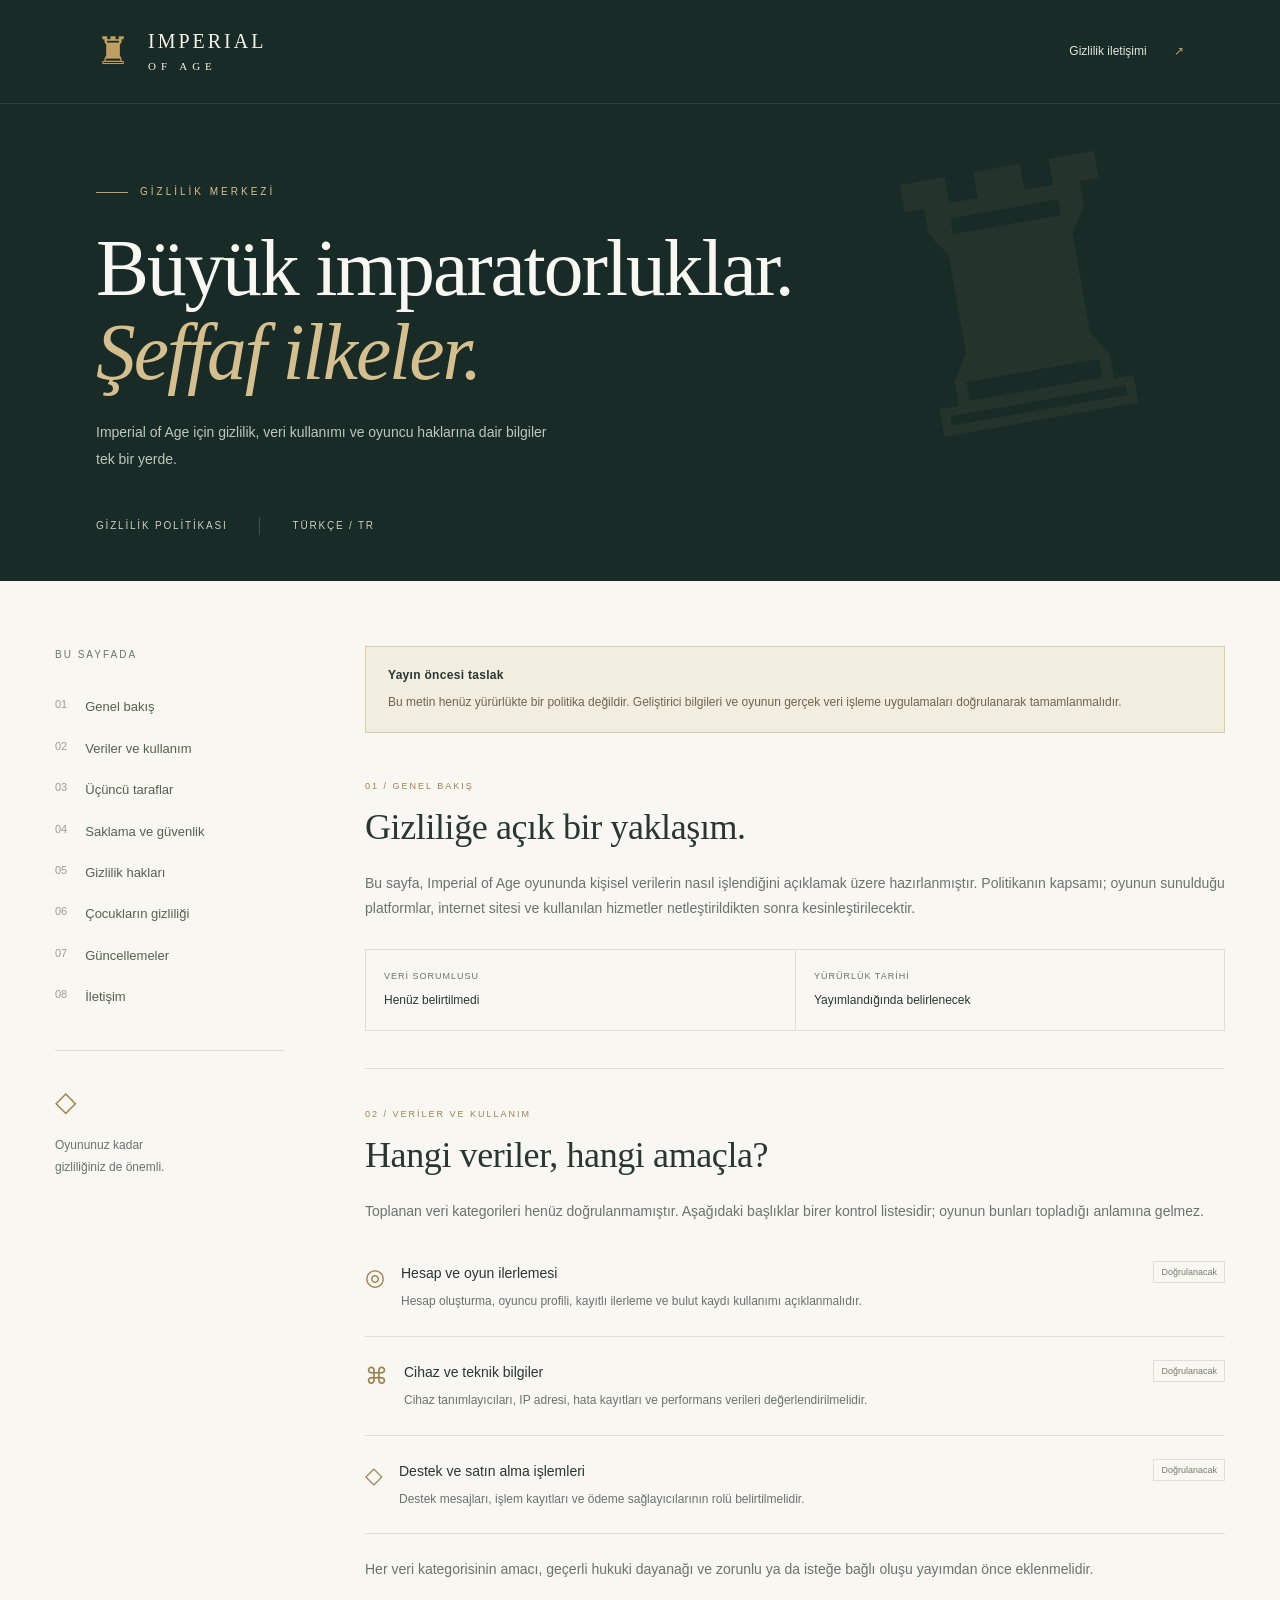
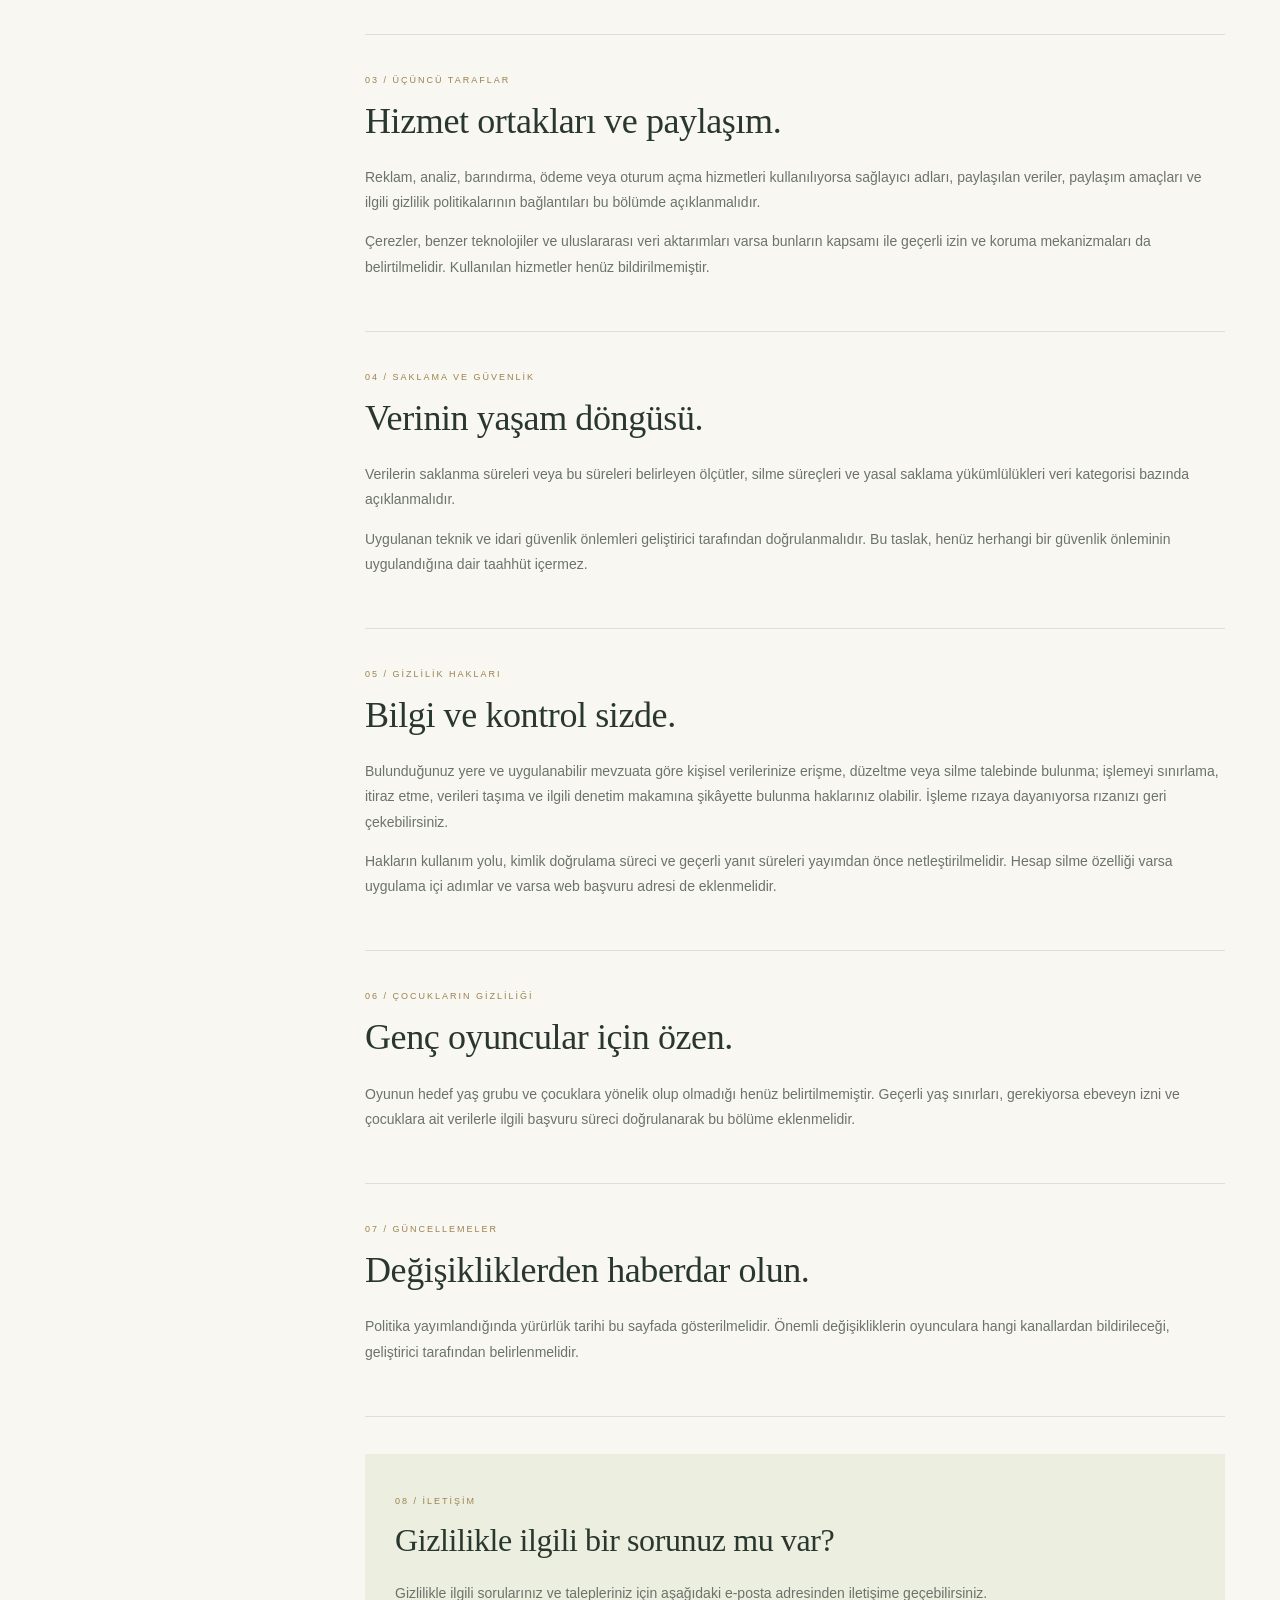
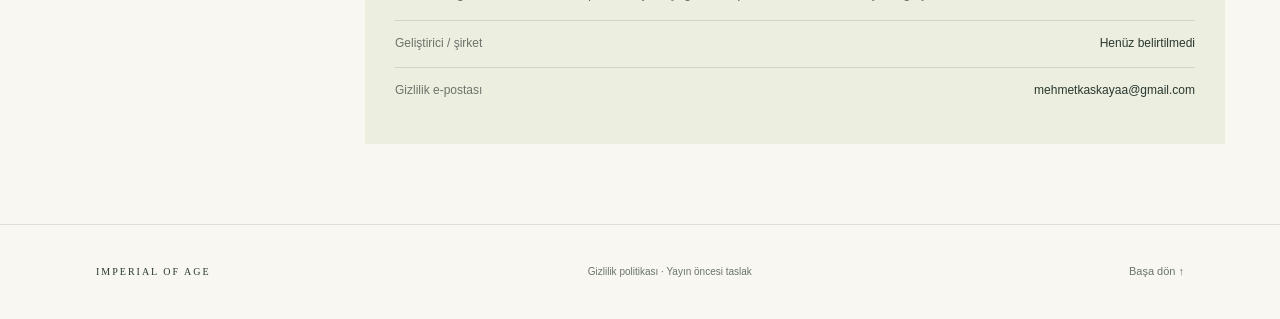
==== index.html @ 45dd3562 "Add Imperial of Age privacy policy website" ====
<!doctype html>
<html lang="tr">
<head>
<meta charset="utf-8">
<meta name="viewport" content="width=device-width, initial-scale=1">
<meta name="description" content="Imperial of Age gizlilik politikası taslağı. Veriler, güvenlik ve gizlilik hakları hakkında bilgi.">
<meta name="theme-color" content="#182b26">
<title>Gizlilik Politikası — Imperial of Age</title>
<link rel="stylesheet" href="styles.css">
</head>
<body>
<a class="skip" href="#icerik">İçeriğe geç</a>
<header class="header"><a class="brand" href="#"><span class="seal" aria-hidden="true">♜</span><span>IMPERIAL <small>OF AGE</small></span></a><a class="header-link" href="#iletisim">Gizlilik iletişimi <span aria-hidden="true">↗</span></a></header>
<main id="icerik">
<section class="hero"><div class="hero-inner"><p class="eyebrow"><span></span> GİZLİLİK MERKEZİ</p><h1>Büyük imparatorluklar.<br><em>Şeffaf ilkeler.</em></h1><p class="intro">Imperial of Age için gizlilik, veri kullanımı ve oyuncu haklarına dair bilgiler tek bir yerde.</p><div class="hero-meta"><span>Gizlilik politikası</span><span>Türkçe / TR</span></div></div><div class="hero-mark" aria-hidden="true">♜</div></section>
<div class="layout"><aside><p class="nav-label">BU SAYFADA</p><nav aria-label="Politika bölümleri"><a href="#genel">01 <span>Genel bakış</span></a><a href="#veriler">02 <span>Veriler ve kullanım</span></a><a href="#hizmetler">03 <span>Üçüncü taraflar</span></a><a href="#saklama">04 <span>Saklama ve güvenlik</span></a><a href="#haklar">05 <span>Gizlilik hakları</span></a><a href="#cocuklar">06 <span>Çocukların gizliliği</span></a><a href="#guncellemeler">07 <span>Güncellemeler</span></a><a href="#iletisim">08 <span>İletişim</span></a></nav><div class="aside-note"><span aria-hidden="true">◇</span><p>Oyununuz kadar<br>gizliliğiniz de önemli.</p></div></aside>
<article>
<div class="draft" role="note"><strong>Yayın öncesi taslak</strong><p>Bu metin henüz yürürlükte bir politika değildir. Geliştirici bilgileri ve oyunun gerçek veri işleme uygulamaları doğrulanarak tamamlanmalıdır.</p></div>
<section id="genel"><p class="section-no">01 / GENEL BAKIŞ</p><h2>Gizliliğe açık bir yaklaşım.</h2><p>Bu sayfa, Imperial of Age oyununda kişisel verilerin nasıl işlendiğini açıklamak üzere hazırlanmıştır. Politikanın kapsamı; oyunun sunulduğu platformlar, internet sitesi ve kullanılan hizmetler netleştirildikten sonra kesinleştirilecektir.</p><div class="info-grid"><div><span>VERİ SORUMLUSU</span><strong>Henüz belirtilmedi</strong></div><div><span>YÜRÜRLÜK TARİHİ</span><strong>Yayımlandığında belirlenecek</strong></div></div></section>
<section id="veriler"><p class="section-no">02 / VERİLER VE KULLANIM</p><h2>Hangi veriler, hangi amaçla?</h2><p>Toplanan veri kategorileri henüz doğrulanmamıştır. Aşağıdaki başlıklar birer kontrol listesidir; oyunun bunları topladığı anlamına gelmez.</p><div class="data-row"><span class="data-icon" aria-hidden="true">◎</span><div><h3>Hesap ve oyun ilerlemesi</h3><p>Hesap oluşturma, oyuncu profili, kayıtlı ilerleme ve bulut kaydı kullanımı açıklanmalıdır.</p></div><span class="tag">Doğrulanacak</span></div><div class="data-row"><span class="data-icon" aria-hidden="true">⌘</span><div><h3>Cihaz ve teknik bilgiler</h3><p>Cihaz tanımlayıcıları, IP adresi, hata kayıtları ve performans verileri değerlendirilmelidir.</p></div><span class="tag">Doğrulanacak</span></div><div class="data-row"><span class="data-icon" aria-hidden="true">◇</span><div><h3>Destek ve satın alma işlemleri</h3><p>Destek mesajları, işlem kayıtları ve ödeme sağlayıcılarının rolü belirtilmelidir.</p></div><span class="tag">Doğrulanacak</span></div><p>Her veri kategorisinin amacı, geçerli hukuki dayanağı ve zorunlu ya da isteğe bağlı oluşu yayımdan önce eklenmelidir.</p></section>
<section id="hizmetler"><p class="section-no">03 / ÜÇÜNCÜ TARAFLAR</p><h2>Hizmet ortakları ve paylaşım.</h2><p>Reklam, analiz, barındırma, ödeme veya oturum açma hizmetleri kullanılıyorsa sağlayıcı adları, paylaşılan veriler, paylaşım amaçları ve ilgili gizlilik politikalarının bağlantıları bu bölümde açıklanmalıdır.</p><p>Çerezler, benzer teknolojiler ve uluslararası veri aktarımları varsa bunların kapsamı ile geçerli izin ve koruma mekanizmaları da belirtilmelidir. Kullanılan hizmetler henüz bildirilmemiştir.</p></section>
<section id="saklama"><p class="section-no">04 / SAKLAMA VE GÜVENLİK</p><h2>Verinin yaşam döngüsü.</h2><p>Verilerin saklanma süreleri veya bu süreleri belirleyen ölçütler, silme süreçleri ve yasal saklama yükümlülükleri veri kategorisi bazında açıklanmalıdır.</p><p>Uygulanan teknik ve idari güvenlik önlemleri geliştirici tarafından doğrulanmalıdır. Bu taslak, henüz herhangi bir güvenlik önleminin uygulandığına dair taahhüt içermez.</p></section>
<section id="haklar"><p class="section-no">05 / GİZLİLİK HAKLARI</p><h2>Bilgi ve kontrol sizde.</h2><p>Bulunduğunuz yere ve uygulanabilir mevzuata göre kişisel verilerinize erişme, düzeltme veya silme talebinde bulunma; işlemeyi sınırlama, itiraz etme, verileri taşıma ve ilgili denetim makamına şikâyette bulunma haklarınız olabilir. İşleme rızaya dayanıyorsa rızanızı geri çekebilirsiniz.</p><p>Hakların kullanım yolu, kimlik doğrulama süreci ve geçerli yanıt süreleri yayımdan önce netleştirilmelidir. Hesap silme özelliği varsa uygulama içi adımlar ve varsa web başvuru adresi de eklenmelidir.</p></section>
<section id="cocuklar"><p class="section-no">06 / ÇOCUKLARIN GİZLİLİĞİ</p><h2>Genç oyuncular için özen.</h2><p>Oyunun hedef yaş grubu ve çocuklara yönelik olup olmadığı henüz belirtilmemiştir. Geçerli yaş sınırları, gerekiyorsa ebeveyn izni ve çocuklara ait verilerle ilgili başvuru süreci doğrulanarak bu bölüme eklenmelidir.</p></section>
<section id="guncellemeler"><p class="section-no">07 / GÜNCELLEMELER</p><h2>Değişikliklerden haberdar olun.</h2><p>Politika yayımlandığında yürürlük tarihi bu sayfada gösterilmelidir. Önemli değişikliklerin oyunculara hangi kanallardan bildirileceği, geliştirici tarafından belirlenmelidir.</p></section>
<section id="iletisim" class="contact"><p class="section-no">08 / İLETİŞİM</p><h2>Gizlilikle ilgili bir sorunuz mu var?</h2><p>Gizlilikle ilgili sorularınız ve talepleriniz için aşağıdaki e-posta adresinden iletişime geçebilirsiniz.</p><div class="contact-detail"><span>Geliştirici / şirket</span><strong>Henüz belirtilmedi</strong></div><div class="contact-detail"><span>Gizlilik e-postası</span><strong><a href="mailto:mehmetkaskayaa@gmail.com">mehmetkaskayaa@gmail.com</a></strong></div></section>
</article></div>
</main><footer><a class="footer-brand" href="#">IMPERIAL OF AGE</a><p>Gizlilik politikası · Yayın öncesi taslak</p><a href="#">Başa dön ↑</a></footer>
</body></html>
---- styles.css ----
:root{--green:#182b26;--paper:#f8f7f2;--ink:#29372f;--muted:#6b736b;--gold:#bf9f62;--line:#dedfd5}*{box-sizing:border-box}html{scroll-behavior:smooth;scroll-padding-top:30px}body{margin:0;background:var(--paper);color:var(--ink);font-family:'DM Sans',Arial,sans-serif;font-size:15px;line-height:1.8}a{color:inherit;text-decoration:none}a:focus-visible{outline:2px solid var(--gold);outline-offset:6px}.skip{position:absolute;top:-100px;background:white;padding:10px;z-index:10}.skip:focus{top:10px}.header{height:104px;background:var(--green);color:#f6f3e8;display:flex;justify-content:space-between;align-items:center;padding:0 7.5%;border-bottom:1px solid #ffffff18}.brand{display:flex;gap:15px;align-items:center;line-height:1.2;letter-spacing:3px;font-family:Georgia,serif;font-size:20px}.brand small{display:block;font-size:11px;letter-spacing:5px;margin-top:7px}.seal{font-size:38px;color:var(--gold)}.header-link{font-size:12px;color:#e0e5dc}.header-link span{margin-left:24px;color:var(--gold)}.hero{background:var(--green);color:var(--paper);position:relative;overflow:hidden;padding:69px 7.5% 46px}.hero-inner{max-width:850px;position:relative;z-index:1}.eyebrow{letter-spacing:3px;font-size:10px;color:#d6c18f;display:flex;align-items:center;gap:12px}.eyebrow span{height:1px;width:32px;background:var(--gold)}h1{font-family:'Libre Caslon Display',Georgia,serif;font-weight:400;font-size:clamp(48px,6.2vw,85px);line-height:1.06;letter-spacing:-2px;margin:25px 0}h1 em{font-weight:400;color:#d6bf8e}.intro{color:#bdc8bd;max-width:470px;font-size:14px;line-height:1.9}.hero-meta{display:flex;gap:32px;margin-top:45px;font-size:10px;text-transform:uppercase;letter-spacing:1.8px;color:#cbd1c5}.hero-meta span+span{border-left:1px solid #ffffff30;padding-left:32px}.hero-mark{position:absolute;font-family:Georgia,serif;right:8%;top:5%;font-size:350px;line-height:1;color:#c8ad7210;transform:rotate(-10deg)}.layout{max-width:1260px;padding:65px 45px 80px;margin:auto;display:grid;grid-template-columns:230px minmax(0,1fr);gap:80px}aside{align-self:start;position:sticky;top:35px}.nav-label{font-size:10px;letter-spacing:2px;color:var(--muted);margin:0 0 22px}nav a{display:flex;gap:18px;font-size:11px;color:#999e91;padding:9px 0}nav a span{font-size:13px;color:#566052}nav a:hover span{color:#9a783c}.aside-note{border-top:1px solid var(--line);margin-top:32px;padding-top:26px;font-size:12px;color:var(--muted)}.aside-note>span{color:#9e834d;font-size:28px}.aside-note p{margin-top:8px}.draft{border:1px solid #d8cda9;background:#f1eddf;padding:18px 22px;margin-bottom:45px;font-size:12px}.draft strong{font-size:12px;letter-spacing:.3px}.draft p{margin:5px 0 0;color:#6e6550}article>section{padding-bottom:37px;margin-bottom:37px;border-bottom:1px solid var(--line);scroll-margin-top:30px}.section-no{font-size:9px;letter-spacing:2px;color:#9b814d;margin-bottom:12px}h2{font-family:'Libre Caslon Display',Georgia,serif;font-size:36px;font-weight:400;line-height:1.2;margin:0 0 22px;letter-spacing:-.4px}article section>p:not(.section-no){color:var(--muted);font-size:14px}.info-grid{display:grid;grid-template-columns:1fr 1fr;border:1px solid var(--line);margin-top:28px}.info-grid>div{padding:18px}.info-grid>div+div{border-left:1px solid var(--line)}.info-grid span{display:block;font-size:9px;letter-spacing:1px;color:var(--muted)}.info-grid strong{font-weight:500;font-size:12px}.data-row{display:flex;gap:16px;align-items:start;padding:23px 0;border-bottom:1px solid var(--line)}.data-row:last-of-type{margin-bottom:23px}.data-icon{font-size:23px;color:#9b814d;line-height:1.4}.data-row h3{font-weight:500;font-size:14px;margin:0 0 5px}.data-row p{font-size:12px;color:var(--muted);margin:0}.tag{font-size:9px;white-space:nowrap;border:1px solid var(--line);padding:2px 7px;color:#777c6c;margin-left:auto}.contact{background:#eceedf;padding:30px!important;border:0!important;margin-bottom:0!important}.contact h2{font-size:32px}.contact-detail{display:flex;justify-content:space-between;border-top:1px solid #d2d6c5;padding:12px 0;font-size:12px;gap:20px}.contact-detail span{color:var(--muted)}.contact-detail strong{font-weight:500}footer{border-top:1px solid var(--line);padding:28px 7.5%;display:flex;align-items:center;justify-content:space-between;gap:20px;font-size:10px;color:var(--muted)}.footer-brand{letter-spacing:2px;color:var(--ink);font-family:Georgia,serif}footer>a:last-child{font-size:11px}@media(min-width:1600px){.header,.hero{padding-left:calc((100vw - 1260px)/2)}}@media(max-width:850px){.layout{grid-template-columns:170px 1fr;gap:32px;padding:40px 24px}.tag{display:none}.hero-mark{right:-70px}.info-grid{grid-template-columns:1fr}.info-grid>div+div{border-left:0;border-top:1px solid var(--line)}}@media(max-width:600px){.header{height:85px;padding:0 24px}.brand{font-size:15px;letter-spacing:2px}.brand small{font-size:9px}.header-link{font-size:10px}.header-link span{margin-left:5px}.hero{padding:43px 24px 30px}h1{letter-spacing:-1px}.hero-mark{top:80px;font-size:240px}.hero-meta{font-size:8px;gap:16px}.hero-meta span+span{padding-left:16px}.layout{display:block;padding:30px 24px 45px}aside{position:static;margin-bottom:32px}.nav-label{margin-bottom:10px}nav{display:flex;gap:8px 18px;flex-wrap:wrap}nav a{gap:6px;padding:2px 0}nav a span{font-size:11px}.aside-note{display:none}h2{font-size:31px}.draft{margin-bottom:32px}.contact{padding:23px!important}.contact-detail{display:block}.contact-detail strong{display:block}footer{flex-wrap:wrap;padding:24px}footer p{order:3;width:100%;margin:0}article>section{padding-bottom:25px;margin-bottom:27px}}@media(prefers-reduced-motion:reduce){html{scroll-behavior:auto}}@media print{.header,.hero,aside,footer{display:none}.layout{display:block;padding:0}body{background:white}.draft{border:1px solid}.contact{background:white}article>section{break-inside:avoid}}
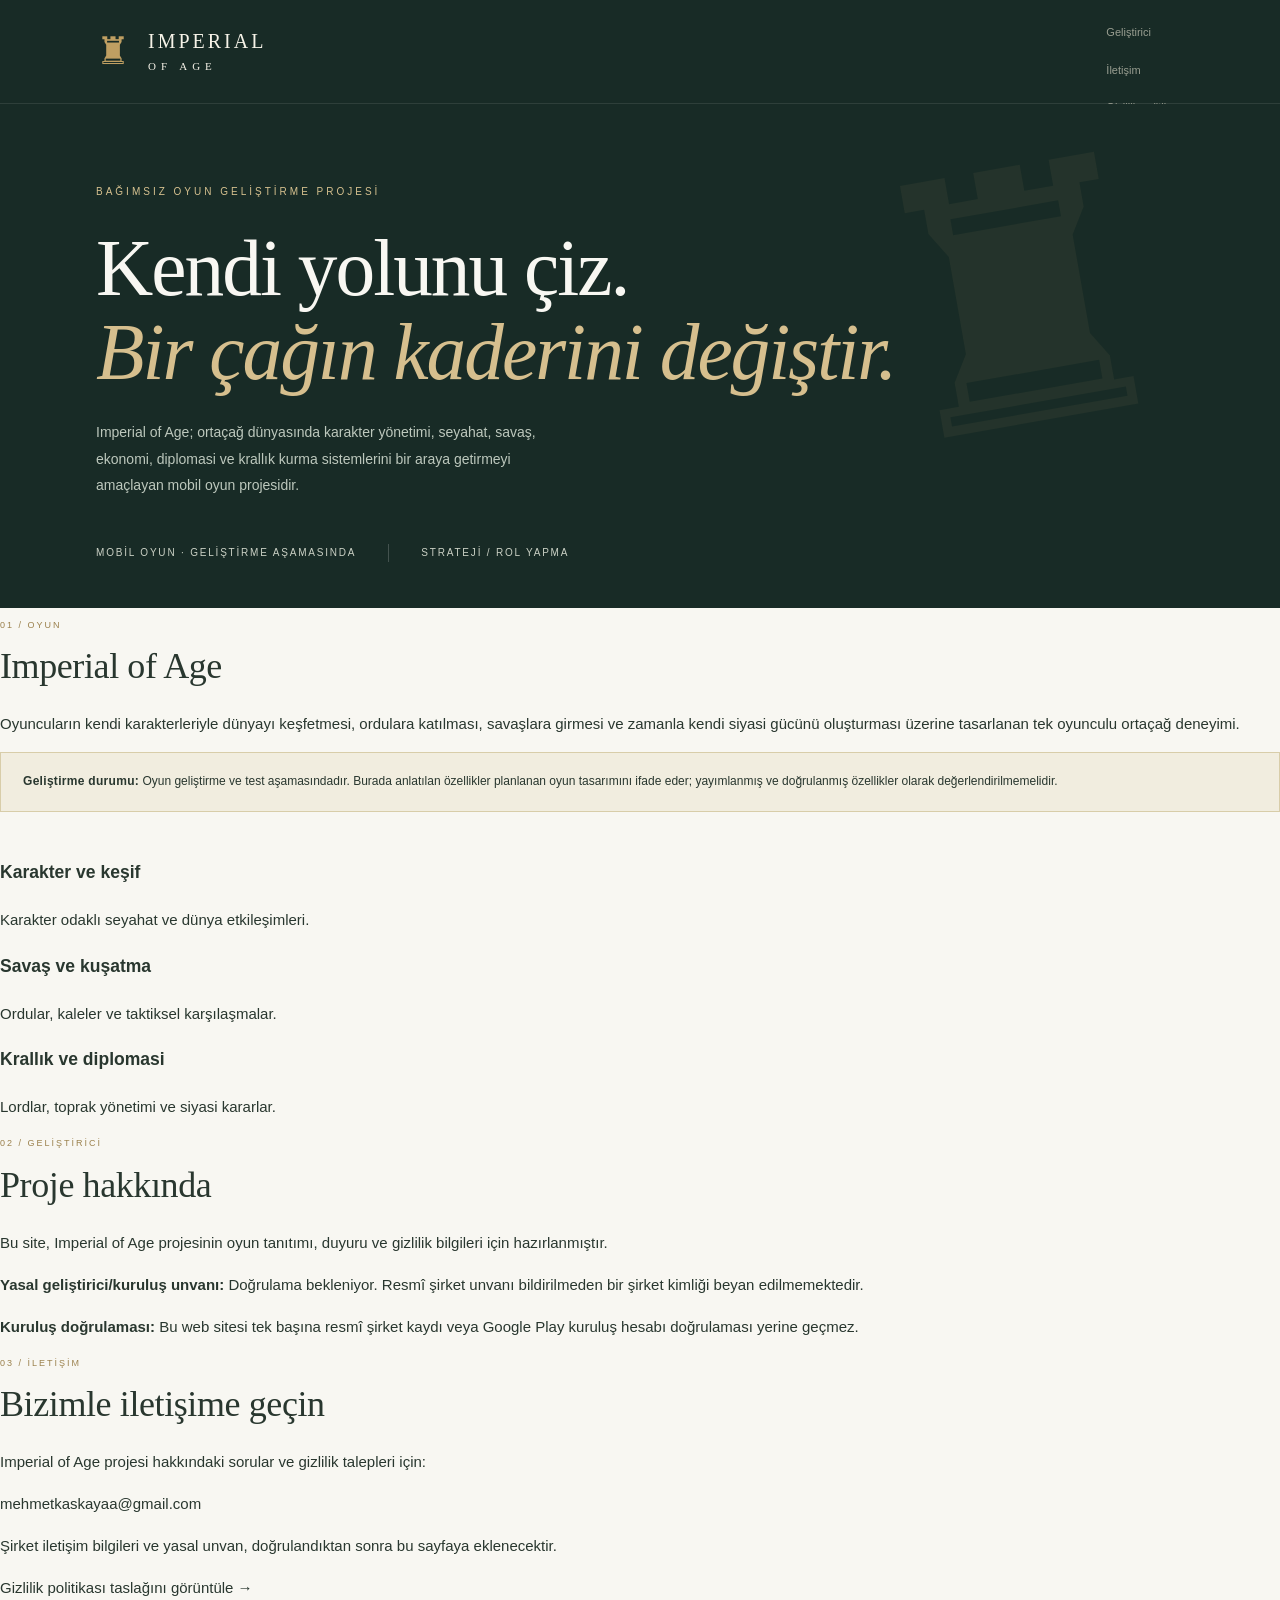
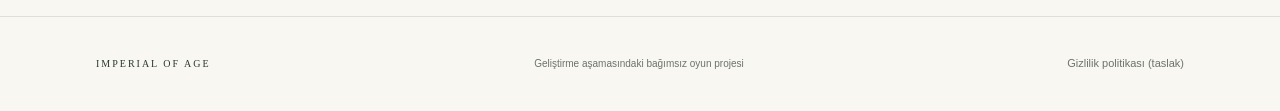
==== commit 49005b55: "Create transparent developer homepage for Imperial of Age" ====
--- a/index.html
+++ b/index.html
@@ -1,29 +1,11 @@
 <!doctype html>
-<html lang="tr">
-<head>
-<meta charset="utf-8">
-<meta name="viewport" content="width=device-width, initial-scale=1">
-<meta name="description" content="Imperial of Age gizlilik politikası taslağı. Veriler, güvenlik ve gizlilik hakları hakkında bilgi.">
-<meta name="theme-color" content="#182b26">
-<title>Gizlilik Politikası — Imperial of Age</title>
-<link rel="stylesheet" href="styles.css">
-</head>
-<body>
-<a class="skip" href="#icerik">İçeriğe geç</a>
-<header class="header"><a class="brand" href="#"><span class="seal" aria-hidden="true">♜</span><span>IMPERIAL <small>OF AGE</small></span></a><a class="header-link" href="#iletisim">Gizlilik iletişimi <span aria-hidden="true">↗</span></a></header>
-<main id="icerik">
-<section class="hero"><div class="hero-inner"><p class="eyebrow"><span></span> GİZLİLİK MERKEZİ</p><h1>Büyük imparatorluklar.<br><em>Şeffaf ilkeler.</em></h1><p class="intro">Imperial of Age için gizlilik, veri kullanımı ve oyuncu haklarına dair bilgiler tek bir yerde.</p><div class="hero-meta"><span>Gizlilik politikası</span><span>Türkçe / TR</span></div></div><div class="hero-mark" aria-hidden="true">♜</div></section>
-<div class="layout"><aside><p class="nav-label">BU SAYFADA</p><nav aria-label="Politika bölümleri"><a href="#genel">01 <span>Genel bakış</span></a><a href="#veriler">02 <span>Veriler ve kullanım</span></a><a href="#hizmetler">03 <span>Üçüncü taraflar</span></a><a href="#saklama">04 <span>Saklama ve güvenlik</span></a><a href="#haklar">05 <span>Gizlilik hakları</span></a><a href="#cocuklar">06 <span>Çocukların gizliliği</span></a><a href="#guncellemeler">07 <span>Güncellemeler</span></a><a href="#iletisim">08 <span>İletişim</span></a></nav><div class="aside-note"><span aria-hidden="true">◇</span><p>Oyununuz kadar<br>gizliliğiniz de önemli.</p></div></aside>
-<article>
-<div class="draft" role="note"><strong>Yayın öncesi taslak</strong><p>Bu metin henüz yürürlükte bir politika değildir. Geliştirici bilgileri ve oyunun gerçek veri işleme uygulamaları doğrulanarak tamamlanmalıdır.</p></div>
-<section id="genel"><p class="section-no">01 / GENEL BAKIŞ</p><h2>Gizliliğe açık bir yaklaşım.</h2><p>Bu sayfa, Imperial of Age oyununda kişisel verilerin nasıl işlendiğini açıklamak üzere hazırlanmıştır. Politikanın kapsamı; oyunun sunulduğu platformlar, internet sitesi ve kullanılan hizmetler netleştirildikten sonra kesinleştirilecektir.</p><div class="info-grid"><div><span>VERİ SORUMLUSU</span><strong>Henüz belirtilmedi</strong></div><div><span>YÜRÜRLÜK TARİHİ</span><strong>Yayımlandığında belirlenecek</strong></div></div></section>
-<section id="veriler"><p class="section-no">02 / VERİLER VE KULLANIM</p><h2>Hangi veriler, hangi amaçla?</h2><p>Toplanan veri kategorileri henüz doğrulanmamıştır. Aşağıdaki başlıklar birer kontrol listesidir; oyunun bunları topladığı anlamına gelmez.</p><div class="data-row"><span class="data-icon" aria-hidden="true">◎</span><div><h3>Hesap ve oyun ilerlemesi</h3><p>Hesap oluşturma, oyuncu profili, kayıtlı ilerleme ve bulut kaydı kullanımı açıklanmalıdır.</p></div><span class="tag">Doğrulanacak</span></div><div class="data-row"><span class="data-icon" aria-hidden="true">⌘</span><div><h3>Cihaz ve teknik bilgiler</h3><p>Cihaz tanımlayıcıları, IP adresi, hata kayıtları ve performans verileri değerlendirilmelidir.</p></div><span class="tag">Doğrulanacak</span></div><div class="data-row"><span class="data-icon" aria-hidden="true">◇</span><div><h3>Destek ve satın alma işlemleri</h3><p>Destek mesajları, işlem kayıtları ve ödeme sağlayıcılarının rolü belirtilmelidir.</p></div><span class="tag">Doğrulanacak</span></div><p>Her veri kategorisinin amacı, geçerli hukuki dayanağı ve zorunlu ya da isteğe bağlı oluşu yayımdan önce eklenmelidir.</p></section>
-<section id="hizmetler"><p class="section-no">03 / ÜÇÜNCÜ TARAFLAR</p><h2>Hizmet ortakları ve paylaşım.</h2><p>Reklam, analiz, barındırma, ödeme veya oturum açma hizmetleri kullanılıyorsa sağlayıcı adları, paylaşılan veriler, paylaşım amaçları ve ilgili gizlilik politikalarının bağlantıları bu bölümde açıklanmalıdır.</p><p>Çerezler, benzer teknolojiler ve uluslararası veri aktarımları varsa bunların kapsamı ile geçerli izin ve koruma mekanizmaları da belirtilmelidir. Kullanılan hizmetler henüz bildirilmemiştir.</p></section>
-<section id="saklama"><p class="section-no">04 / SAKLAMA VE GÜVENLİK</p><h2>Verinin yaşam döngüsü.</h2><p>Verilerin saklanma süreleri veya bu süreleri belirleyen ölçütler, silme süreçleri ve yasal saklama yükümlülükleri veri kategorisi bazında açıklanmalıdır.</p><p>Uygulanan teknik ve idari güvenlik önlemleri geliştirici tarafından doğrulanmalıdır. Bu taslak, henüz herhangi bir güvenlik önleminin uygulandığına dair taahhüt içermez.</p></section>
-<section id="haklar"><p class="section-no">05 / GİZLİLİK HAKLARI</p><h2>Bilgi ve kontrol sizde.</h2><p>Bulunduğunuz yere ve uygulanabilir mevzuata göre kişisel verilerinize erişme, düzeltme veya silme talebinde bulunma; işlemeyi sınırlama, itiraz etme, verileri taşıma ve ilgili denetim makamına şikâyette bulunma haklarınız olabilir. İşleme rızaya dayanıyorsa rızanızı geri çekebilirsiniz.</p><p>Hakların kullanım yolu, kimlik doğrulama süreci ve geçerli yanıt süreleri yayımdan önce netleştirilmelidir. Hesap silme özelliği varsa uygulama içi adımlar ve varsa web başvuru adresi de eklenmelidir.</p></section>
-<section id="cocuklar"><p class="section-no">06 / ÇOCUKLARIN GİZLİLİĞİ</p><h2>Genç oyuncular için özen.</h2><p>Oyunun hedef yaş grubu ve çocuklara yönelik olup olmadığı henüz belirtilmemiştir. Geçerli yaş sınırları, gerekiyorsa ebeveyn izni ve çocuklara ait verilerle ilgili başvuru süreci doğrulanarak bu bölüme eklenmelidir.</p></section>
-<section id="guncellemeler"><p class="section-no">07 / GÜNCELLEMELER</p><h2>Değişikliklerden haberdar olun.</h2><p>Politika yayımlandığında yürürlük tarihi bu sayfada gösterilmelidir. Önemli değişikliklerin oyunculara hangi kanallardan bildirileceği, geliştirici tarafından belirlenmelidir.</p></section>
-<section id="iletisim" class="contact"><p class="section-no">08 / İLETİŞİM</p><h2>Gizlilikle ilgili bir sorunuz mu var?</h2><p>Gizlilikle ilgili sorularınız ve talepleriniz için aşağıdaki e-posta adresinden iletişime geçebilirsiniz.</p><div class="contact-detail"><span>Geliştirici / şirket</span><strong>Henüz belirtilmedi</strong></div><div class="contact-detail"><span>Gizlilik e-postası</span><strong><a href="mailto:mehmetkaskayaa@gmail.com">mehmetkaskayaa@gmail.com</a></strong></div></section>
-</article></div>
-</main><footer><a class="footer-brand" href="#">IMPERIAL OF AGE</a><p>Gizlilik politikası · Yayın öncesi taslak</p><a href="#">Başa dön ↑</a></footer>
-</body></html>
+<html lang="tr"><head><meta charset="utf-8"><meta name="viewport" content="width=device-width,initial-scale=1">
+<meta name="description" content="Imperial of Age: ortaçağ dünyasında geçen, karakter odaklı mobil strateji ve rol yapma oyunu projesi.">
+<meta name="theme-color" content="#182b26"><title>Imperial of Age | Oyun ve Geliştirici Bilgileri</title><link rel="stylesheet" href="styles.css"></head>
+<body><a class="skip" href="#icerik">İçeriğe geç</a>
+<header class="header"><a class="brand" href="index.html"><span class="seal" aria-hidden="true">♜</span><span>IMPERIAL <small>OF AGE</small></span></a><nav class="site-nav" aria-label="Ana menü"><a href="#oyun">Oyun</a><a href="#gelistirici">Geliştirici</a><a href="#iletisim">İletişim</a><a href="privacy.html">Gizlilik politikası</a></nav></header>
+<main id="icerik"><section class="hero"><div class="hero-inner"><p class="eyebrow">BAĞIMSIZ OYUN GELİŞTİRME PROJESİ</p><h1>Kendi yolunu çiz.<br><em>Bir çağın kaderini değiştir.</em></h1><p class="intro">Imperial of Age; ortaçağ dünyasında karakter yönetimi, seyahat, savaş, ekonomi, diplomasi ve krallık kurma sistemlerini bir araya getirmeyi amaçlayan mobil oyun projesidir.</p><div class="hero-meta"><span>Mobil oyun · geliştirme aşamasında</span><span>Strateji / Rol yapma</span></div></div><div class="hero-mark" aria-hidden="true">♜</div></section>
+<div class="home-content"><section id="oyun" class="home-section"><p class="section-no">01 / OYUN</p><h2>Imperial of Age</h2><p>Oyuncuların kendi karakterleriyle dünyayı keşfetmesi, ordulara katılması, savaşlara girmesi ve zamanla kendi siyasi gücünü oluşturması üzerine tasarlanan tek oyunculu ortaçağ deneyimi.</p><p class="draft"><strong>Geliştirme durumu:</strong> Oyun geliştirme ve test aşamasındadır. Burada anlatılan özellikler planlanan oyun tasarımını ifade eder; yayımlanmış ve doğrulanmış özellikler olarak değerlendirilmemelidir.</p><div class="home-grid"><div><h3>Karakter ve keşif</h3><p>Karakter odaklı seyahat ve dünya etkileşimleri.</p></div><div><h3>Savaş ve kuşatma</h3><p>Ordular, kaleler ve taktiksel karşılaşmalar.</p></div><div><h3>Krallık ve diplomasi</h3><p>Lordlar, toprak yönetimi ve siyasi kararlar.</p></div></div></section>
+<section id="gelistirici" class="home-section"><p class="section-no">02 / GELİŞTİRİCİ</p><h2>Proje hakkında</h2><p>Bu site, Imperial of Age projesinin oyun tanıtımı, duyuru ve gizlilik bilgileri için hazırlanmıştır.</p><p><strong>Yasal geliştirici/kuruluş unvanı:</strong> Doğrulama bekleniyor. Resmî şirket unvanı bildirilmeden bir şirket kimliği beyan edilmemektedir.</p><p><strong>Kuruluş doğrulaması:</strong> Bu web sitesi tek başına resmî şirket kaydı veya Google Play kuruluş hesabı doğrulaması yerine geçmez.</p></section>
+<section id="iletisim" class="home-section"><p class="section-no">03 / İLETİŞİM</p><h2>Bizimle iletişime geçin</h2><p>Imperial of Age projesi hakkındaki sorular ve gizlilik talepleri için:</p><p><a class="contact-link" href="mailto:mehmetkaskayaa@gmail.com">mehmetkaskayaa@gmail.com</a></p><p class="small-note">Şirket iletişim bilgileri ve yasal unvan, doğrulandıktan sonra bu sayfaya eklenecektir.</p><p><a class="text-link" href="privacy.html">Gizlilik politikası taslağını görüntüle →</a></p></section></div></main>
+<footer><a class="footer-brand" href="index.html">IMPERIAL OF AGE</a><p>Geliştirme aşamasındaki bağımsız oyun projesi</p><a href="privacy.html">Gizlilik politikası (taslak)</a></footer></body></html>
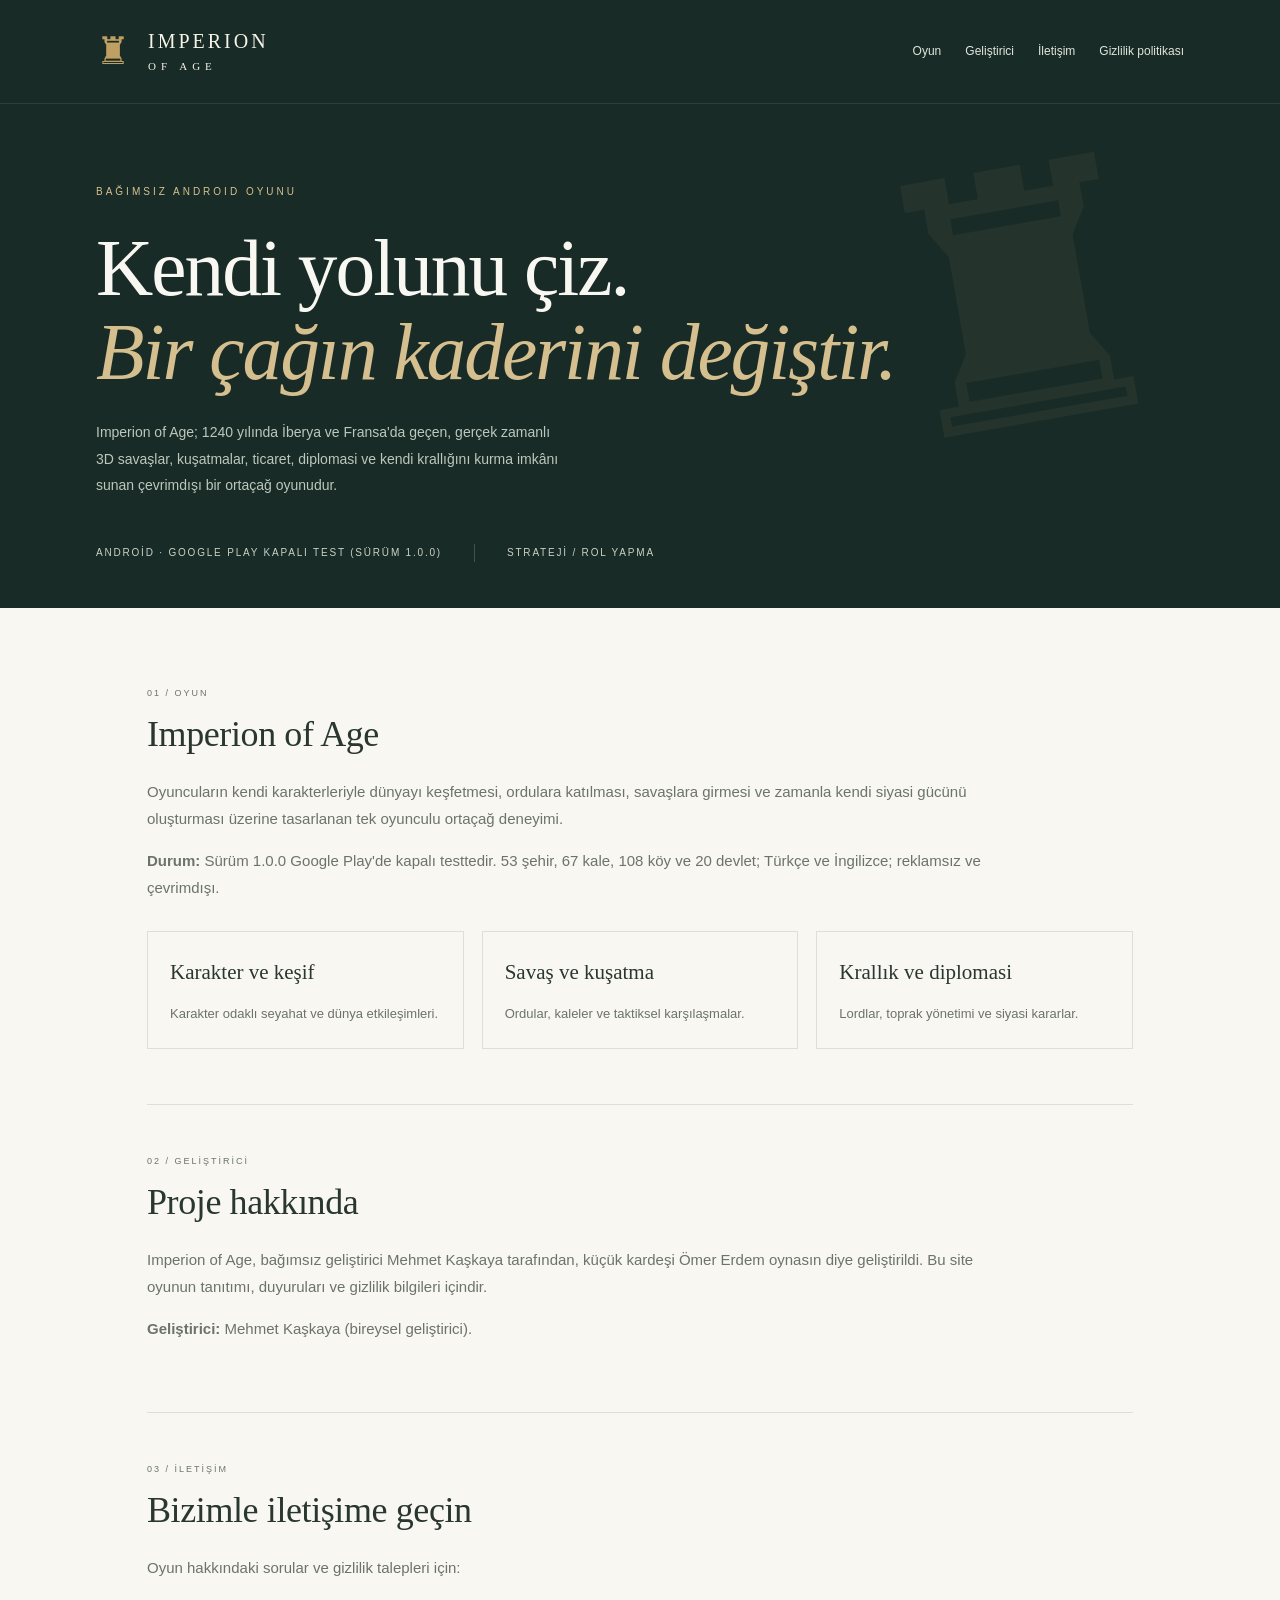
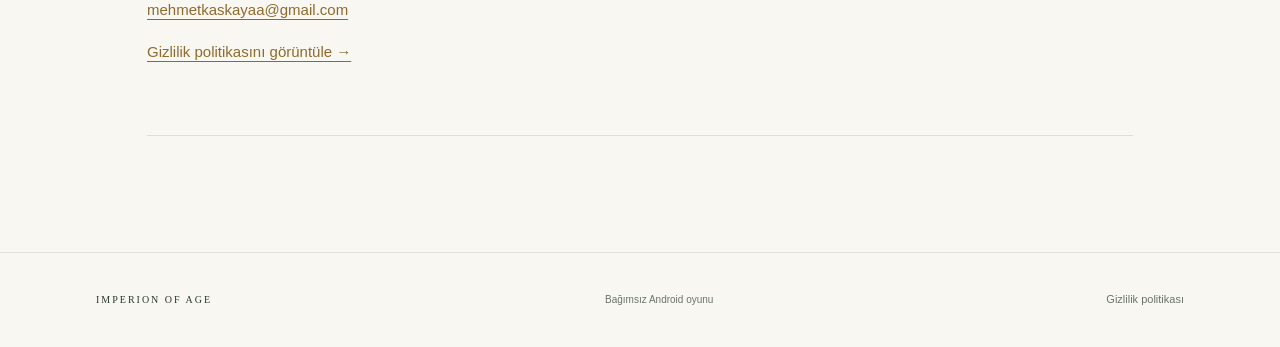
==== commit c47754a1: "Site: Imperion of Age name, final privacy policy (no data collected)" ====
--- a/index.html
+++ b/index.html
@@ -1,11 +1,11 @@
-<!doctype html>
-<html lang="tr"><head><meta charset="utf-8"><meta name="viewport" content="width=device-width,initial-scale=1">
-<meta name="description" content="Imperial of Age: ortaçağ dünyasında geçen, karakter odaklı mobil strateji ve rol yapma oyunu projesi.">
-<meta name="theme-color" content="#182b26"><title>Imperial of Age | Oyun ve Geliştirici Bilgileri</title><link rel="stylesheet" href="styles.css"></head>
-<body><a class="skip" href="#icerik">İçeriğe geç</a>
-<header class="header"><a class="brand" href="index.html"><span class="seal" aria-hidden="true">♜</span><span>IMPERIAL <small>OF AGE</small></span></a><nav class="site-nav" aria-label="Ana menü"><a href="#oyun">Oyun</a><a href="#gelistirici">Geliştirici</a><a href="#iletisim">İletişim</a><a href="privacy.html">Gizlilik politikası</a></nav></header>
-<main id="icerik"><section class="hero"><div class="hero-inner"><p class="eyebrow">BAĞIMSIZ OYUN GELİŞTİRME PROJESİ</p><h1>Kendi yolunu çiz.<br><em>Bir çağın kaderini değiştir.</em></h1><p class="intro">Imperial of Age; ortaçağ dünyasında karakter yönetimi, seyahat, savaş, ekonomi, diplomasi ve krallık kurma sistemlerini bir araya getirmeyi amaçlayan mobil oyun projesidir.</p><div class="hero-meta"><span>Mobil oyun · geliştirme aşamasında</span><span>Strateji / Rol yapma</span></div></div><div class="hero-mark" aria-hidden="true">♜</div></section>
-<div class="home-content"><section id="oyun" class="home-section"><p class="section-no">01 / OYUN</p><h2>Imperial of Age</h2><p>Oyuncuların kendi karakterleriyle dünyayı keşfetmesi, ordulara katılması, savaşlara girmesi ve zamanla kendi siyasi gücünü oluşturması üzerine tasarlanan tek oyunculu ortaçağ deneyimi.</p><p class="draft"><strong>Geliştirme durumu:</strong> Oyun geliştirme ve test aşamasındadır. Burada anlatılan özellikler planlanan oyun tasarımını ifade eder; yayımlanmış ve doğrulanmış özellikler olarak değerlendirilmemelidir.</p><div class="home-grid"><div><h3>Karakter ve keşif</h3><p>Karakter odaklı seyahat ve dünya etkileşimleri.</p></div><div><h3>Savaş ve kuşatma</h3><p>Ordular, kaleler ve taktiksel karşılaşmalar.</p></div><div><h3>Krallık ve diplomasi</h3><p>Lordlar, toprak yönetimi ve siyasi kararlar.</p></div></div></section>
-<section id="gelistirici" class="home-section"><p class="section-no">02 / GELİŞTİRİCİ</p><h2>Proje hakkında</h2><p>Bu site, Imperial of Age projesinin oyun tanıtımı, duyuru ve gizlilik bilgileri için hazırlanmıştır.</p><p><strong>Yasal geliştirici/kuruluş unvanı:</strong> Doğrulama bekleniyor. Resmî şirket unvanı bildirilmeden bir şirket kimliği beyan edilmemektedir.</p><p><strong>Kuruluş doğrulaması:</strong> Bu web sitesi tek başına resmî şirket kaydı veya Google Play kuruluş hesabı doğrulaması yerine geçmez.</p></section>
-<section id="iletisim" class="home-section"><p class="section-no">03 / İLETİŞİM</p><h2>Bizimle iletişime geçin</h2><p>Imperial of Age projesi hakkındaki sorular ve gizlilik talepleri için:</p><p><a class="contact-link" href="mailto:mehmetkaskayaa@gmail.com">mehmetkaskayaa@gmail.com</a></p><p class="small-note">Şirket iletişim bilgileri ve yasal unvan, doğrulandıktan sonra bu sayfaya eklenecektir.</p><p><a class="text-link" href="privacy.html">Gizlilik politikası taslağını görüntüle →</a></p></section></div></main>
-<footer><a class="footer-brand" href="index.html">IMPERIAL OF AGE</a><p>Geliştirme aşamasındaki bağımsız oyun projesi</p><a href="privacy.html">Gizlilik politikası (taslak)</a></footer></body></html>+<!doctype html>
+<html lang="tr"><head><meta charset="utf-8"><meta name="viewport" content="width=device-width,initial-scale=1">
+<meta name="description" content="Imperion of Age: 1240 İberya ve Fransa'sında geçen, çevrimdışı ortaçağ strateji ve rol yapma oyunu (Android).">
+<meta name="theme-color" content="#182b26"><title>Imperion of Age | Oyun ve Geliştirici Bilgileri</title><link rel="stylesheet" href="styles.css"></head>
+<body><a class="skip" href="#icerik">İçeriğe geç</a>
+<header class="header"><a class="brand" href="index.html"><span class="seal" aria-hidden="true">♜</span><span>IMPERION <small>OF AGE</small></span></a><nav class="site-nav" aria-label="Ana menü"><a href="#oyun">Oyun</a><a href="#gelistirici">Geliştirici</a><a href="#iletisim">İletişim</a><a href="privacy.html">Gizlilik politikası</a></nav></header>
+<main id="icerik"><section class="hero"><div class="hero-inner"><p class="eyebrow">BAĞIMSIZ ANDROID OYUNU</p><h1>Kendi yolunu çiz.<br><em>Bir çağın kaderini değiştir.</em></h1><p class="intro">Imperion of Age; 1240 yılında İberya ve Fransa'da geçen, gerçek zamanlı 3D savaşlar, kuşatmalar, ticaret, diplomasi ve kendi krallığını kurma imkânı sunan çevrimdışı bir ortaçağ oyunudur.</p><div class="hero-meta"><span>Android · Google Play kapalı test (sürüm 1.0.0)</span><span>Strateji / Rol yapma</span></div></div><div class="hero-mark" aria-hidden="true">♜</div></section>
+<div class="home-content"><section id="oyun" class="home-section"><p class="section-no">01 / OYUN</p><h2>Imperion of Age</h2><p>Oyuncuların kendi karakterleriyle dünyayı keşfetmesi, ordulara katılması, savaşlara girmesi ve zamanla kendi siyasi gücünü oluşturması üzerine tasarlanan tek oyunculu ortaçağ deneyimi.</p><p><strong>Durum:</strong> Sürüm 1.0.0 Google Play'de kapalı testtedir. 53 şehir, 67 kale, 108 köy ve 20 devlet; Türkçe ve İngilizce; reklamsız ve çevrimdışı.</p><div class="home-grid"><div><h3>Karakter ve keşif</h3><p>Karakter odaklı seyahat ve dünya etkileşimleri.</p></div><div><h3>Savaş ve kuşatma</h3><p>Ordular, kaleler ve taktiksel karşılaşmalar.</p></div><div><h3>Krallık ve diplomasi</h3><p>Lordlar, toprak yönetimi ve siyasi kararlar.</p></div></div></section>
+<section id="gelistirici" class="home-section"><p class="section-no">02 / GELİŞTİRİCİ</p><h2>Proje hakkında</h2><p>Imperion of Age, bağımsız geliştirici Mehmet Kaşkaya tarafından, küçük kardeşi Ömer Erdem oynasın diye geliştirildi. Bu site oyunun tanıtımı, duyuruları ve gizlilik bilgileri içindir.</p><p><strong>Geliştirici:</strong> Mehmet Kaşkaya (bireysel geliştirici).</p></section>
+<section id="iletisim" class="home-section"><p class="section-no">03 / İLETİŞİM</p><h2>Bizimle iletişime geçin</h2><p>Oyun hakkındaki sorular ve gizlilik talepleri için:</p><p><a class="contact-link" href="mailto:mehmetkaskayaa@gmail.com">mehmetkaskayaa@gmail.com</a></p><p><a class="text-link" href="privacy.html">Gizlilik politikasını görüntüle →</a></p></section></div></main>
+<footer><a class="footer-brand" href="index.html">IMPERION OF AGE</a><p>Bağımsız Android oyunu</p><a href="privacy.html">Gizlilik politikası</a></footer></body></html>
--- a/styles.css
+++ b/styles.css
@@ -1 +1,4 @@
 :root{--green:#182b26;--paper:#f8f7f2;--ink:#29372f;--muted:#6b736b;--gold:#bf9f62;--line:#dedfd5}*{box-sizing:border-box}html{scroll-behavior:smooth;scroll-padding-top:30px}body{margin:0;background:var(--paper);color:var(--ink);font-family:'DM Sans',Arial,sans-serif;font-size:15px;line-height:1.8}a{color:inherit;text-decoration:none}a:focus-visible{outline:2px solid var(--gold);outline-offset:6px}.skip{position:absolute;top:-100px;background:white;padding:10px;z-index:10}.skip:focus{top:10px}.header{height:104px;background:var(--green);color:#f6f3e8;display:flex;justify-content:space-between;align-items:center;padding:0 7.5%;border-bottom:1px solid #ffffff18}.brand{display:flex;gap:15px;align-items:center;line-height:1.2;letter-spacing:3px;font-family:Georgia,serif;font-size:20px}.brand small{display:block;font-size:11px;letter-spacing:5px;margin-top:7px}.seal{font-size:38px;color:var(--gold)}.header-link{font-size:12px;color:#e0e5dc}.header-link span{margin-left:24px;color:var(--gold)}.hero{background:var(--green);color:var(--paper);position:relative;overflow:hidden;padding:69px 7.5% 46px}.hero-inner{max-width:850px;position:relative;z-index:1}.eyebrow{letter-spacing:3px;font-size:10px;color:#d6c18f;display:flex;align-items:center;gap:12px}.eyebrow span{height:1px;width:32px;background:var(--gold)}h1{font-family:'Libre Caslon Display',Georgia,serif;font-weight:400;font-size:clamp(48px,6.2vw,85px);line-height:1.06;letter-spacing:-2px;margin:25px 0}h1 em{font-weight:400;color:#d6bf8e}.intro{color:#bdc8bd;max-width:470px;font-size:14px;line-height:1.9}.hero-meta{display:flex;gap:32px;margin-top:45px;font-size:10px;text-transform:uppercase;letter-spacing:1.8px;color:#cbd1c5}.hero-meta span+span{border-left:1px solid #ffffff30;padding-left:32px}.hero-mark{position:absolute;font-family:Georgia,serif;right:8%;top:5%;font-size:350px;line-height:1;color:#c8ad7210;transform:rotate(-10deg)}.layout{max-width:1260px;padding:65px 45px 80px;margin:auto;display:grid;grid-template-columns:230px minmax(0,1fr);gap:80px}aside{align-self:start;position:sticky;top:35px}.nav-label{font-size:10px;letter-spacing:2px;color:var(--muted);margin:0 0 22px}nav a{display:flex;gap:18px;font-size:11px;color:#999e91;padding:9px 0}nav a span{font-size:13px;color:#566052}nav a:hover span{color:#9a783c}.aside-note{border-top:1px solid var(--line);margin-top:32px;padding-top:26px;font-size:12px;color:var(--muted)}.aside-note>span{color:#9e834d;font-size:28px}.aside-note p{margin-top:8px}.draft{border:1px solid #d8cda9;background:#f1eddf;padding:18px 22px;margin-bottom:45px;font-size:12px}.draft strong{font-size:12px;letter-spacing:.3px}.draft p{margin:5px 0 0;color:#6e6550}article>section{padding-bottom:37px;margin-bottom:37px;border-bottom:1px solid var(--line);scroll-margin-top:30px}.section-no{font-size:9px;letter-spacing:2px;color:#9b814d;margin-bottom:12px}h2{font-family:'Libre Caslon Display',Georgia,serif;font-size:36px;font-weight:400;line-height:1.2;margin:0 0 22px;letter-spacing:-.4px}article section>p:not(.section-no){color:var(--muted);font-size:14px}.info-grid{display:grid;grid-template-columns:1fr 1fr;border:1px solid var(--line);margin-top:28px}.info-grid>div{padding:18px}.info-grid>div+div{border-left:1px solid var(--line)}.info-grid span{display:block;font-size:9px;letter-spacing:1px;color:var(--muted)}.info-grid strong{font-weight:500;font-size:12px}.data-row{display:flex;gap:16px;align-items:start;padding:23px 0;border-bottom:1px solid var(--line)}.data-row:last-of-type{margin-bottom:23px}.data-icon{font-size:23px;color:#9b814d;line-height:1.4}.data-row h3{font-weight:500;font-size:14px;margin:0 0 5px}.data-row p{font-size:12px;color:var(--muted);margin:0}.tag{font-size:9px;white-space:nowrap;border:1px solid var(--line);padding:2px 7px;color:#777c6c;margin-left:auto}.contact{background:#eceedf;padding:30px!important;border:0!important;margin-bottom:0!important}.contact h2{font-size:32px}.contact-detail{display:flex;justify-content:space-between;border-top:1px solid #d2d6c5;padding:12px 0;font-size:12px;gap:20px}.contact-detail span{color:var(--muted)}.contact-detail strong{font-weight:500}footer{border-top:1px solid var(--line);padding:28px 7.5%;display:flex;align-items:center;justify-content:space-between;gap:20px;font-size:10px;color:var(--muted)}.footer-brand{letter-spacing:2px;color:var(--ink);font-family:Georgia,serif}footer>a:last-child{font-size:11px}@media(min-width:1600px){.header,.hero{padding-left:calc((100vw - 1260px)/2)}}@media(max-width:850px){.layout{grid-template-columns:170px 1fr;gap:32px;padding:40px 24px}.tag{display:none}.hero-mark{right:-70px}.info-grid{grid-template-columns:1fr}.info-grid>div+div{border-left:0;border-top:1px solid var(--line)}}@media(max-width:600px){.header{height:85px;padding:0 24px}.brand{font-size:15px;letter-spacing:2px}.brand small{font-size:9px}.header-link{font-size:10px}.header-link span{margin-left:5px}.hero{padding:43px 24px 30px}h1{letter-spacing:-1px}.hero-mark{top:80px;font-size:240px}.hero-meta{font-size:8px;gap:16px}.hero-meta span+span{padding-left:16px}.layout{display:block;padding:30px 24px 45px}aside{position:static;margin-bottom:32px}.nav-label{margin-bottom:10px}nav{display:flex;gap:8px 18px;flex-wrap:wrap}nav a{gap:6px;padding:2px 0}nav a span{font-size:11px}.aside-note{display:none}h2{font-size:31px}.draft{margin-bottom:32px}.contact{padding:23px!important}.contact-detail{display:block}.contact-detail strong{display:block}footer{flex-wrap:wrap;padding:24px}footer p{order:3;width:100%;margin:0}article>section{padding-bottom:25px;margin-bottom:27px}}@media(prefers-reduced-motion:reduce){html{scroll-behavior:auto}}@media print{.header,.hero,aside,footer{display:none}.layout{display:block;padding:0}body{background:white}.draft{border:1px solid}.contact{background:white}article>section{break-inside:avoid}}
+
+/* Developer landing page */
+.site-nav{display:flex;align-items:center;gap:24px;flex-wrap:wrap}.site-nav a{font-size:12px;color:#e0e5dc}.site-nav a:hover,.text-link:hover{color:#d6bf8e}.home-content{max-width:1050px;margin:0 auto;padding:68px 32px}.home-section{padding:0 0 55px;margin-bottom:48px;border-bottom:1px solid var(--line);scroll-margin-top:32px}.home-section p{color:var(--muted);max-width:850px}.home-grid{display:grid;grid-template-columns:repeat(3,1fr);gap:18px;margin-top:30px}.home-grid>div{border:1px solid var(--line);padding:22px}.home-grid h3{font-family:Georgia,serif;font-size:21px;font-weight:400;margin:0 0 10px}.home-grid p{font-size:13px;margin:0}.home-section .draft{max-width:none}.contact-link,.text-link{color:#8e6b2d;text-decoration:underline;text-underline-offset:4px}.small-note{font-size:13px}@media(max-width:750px){.header{height:auto;min-height:90px;flex-wrap:wrap;gap:12px;padding-top:16px;padding-bottom:16px}.site-nav{gap:10px 16px}.home-content{padding:38px 24px}.home-grid{grid-template-columns:1fr}}
